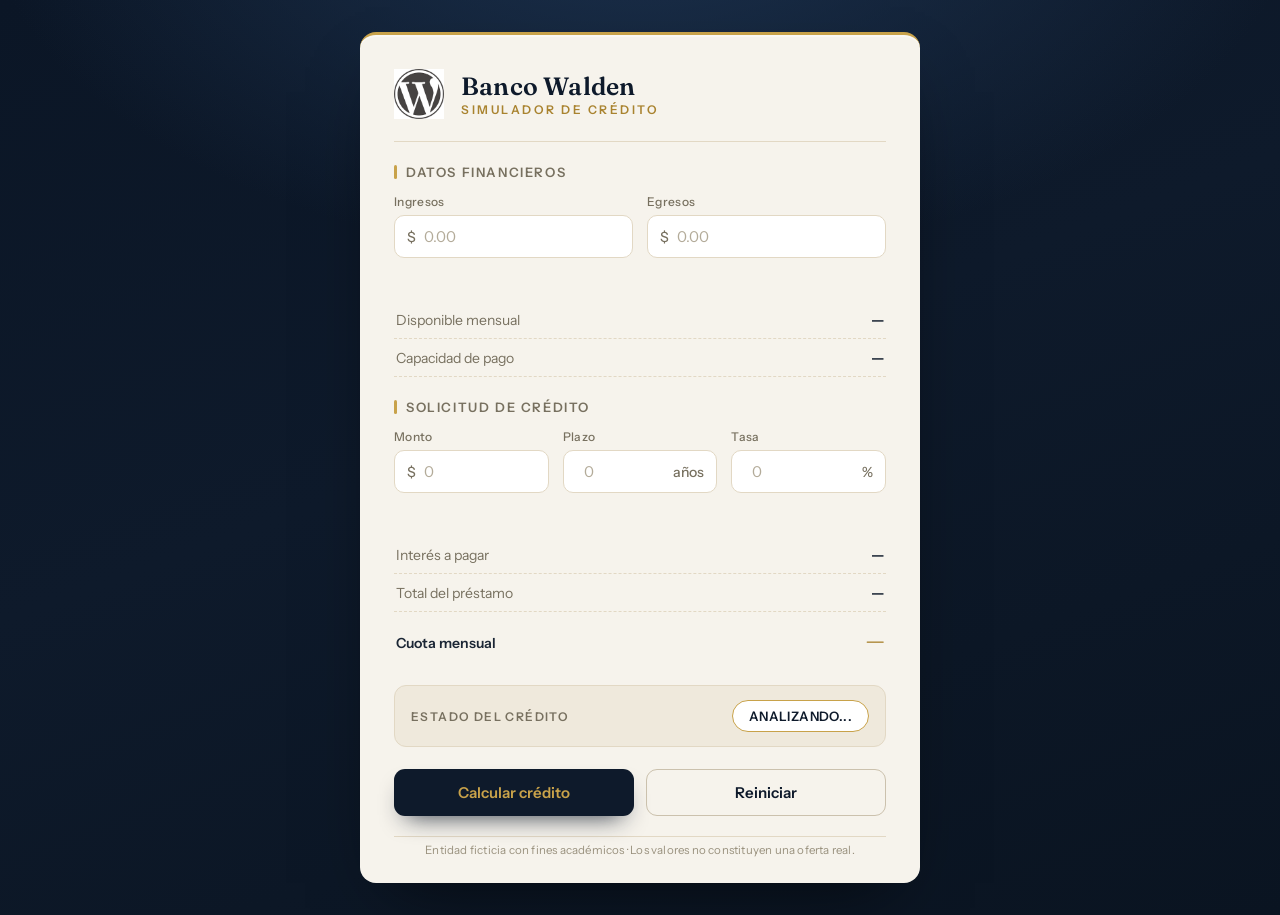
==== index.html @ 51be80f2 "renombrando simulador a index.html para publicar a la web" ====
<!DOCTYPE html>
<html lang="es">
<head>
    <meta charset="UTF-8">
    <meta name="viewport" content="width=device-width, initial-scale=1.0">
    <title>Banco Walden — Simulador de Crédito</title>
    <link rel="preconnect" href="https://fonts.googleapis.com">
    <link rel="preconnect" href="https://fonts.gstatic.com" crossorigin>
    <link href="https://fonts.googleapis.com/css2?family=Fraunces:opsz,wght@9..144,400;9..144,600;9..144,700&family=Instrument+Sans:wght@400;500;600&display=swap" rel="stylesheet">
    <link rel="stylesheet" href="simulador.css">
</head>
<body>
    <main class="card">
        <header class="brand">
            <span class="seal"><img src="images.png" alt="Logo Banco Walden" width="50"></span>
            <div class="brand__text">
                <p class="brand__name">Banco Walden</p>
                <p class="brand__tag">Simulador de crédito</p>
            </div>
        </header>
 
        <section class="block">
            <h2 class="block__title">Datos financieros</h2>
            <div class="grid grid--2">
                <div class="field">
                    <label for="txtIngresos">Ingresos</label>
                    <div class="input-wrap"><span class="affix">$</span><input type="text" id="txtIngresos" inputmode="decimal" placeholder="0.00" aria-describedby="errIngresos"></div>
                    <span class="error" id="errIngresos" aria-live="polite"></span>
                </div>
                <div class="field">
                    <label for="txtEgresos">Egresos</label>
                    <div class="input-wrap"><span class="affix">$</span><input type="text" id="txtEgresos" inputmode="decimal" placeholder="0.00" aria-describedby="errEgresos"></div>
                    <span class="error" id="errEgresos" aria-live="polite"></span>
                </div>
            </div>
            <dl class="statement">
                <div class="statement__row"><dt>Disponible mensual</dt><dd id="spnDisponible">—</dd></div>
                <div class="statement__row"><dt>Capacidad de pago</dt><dd id="spnCapacidadPago">—</dd></div>
            </dl>
        </section>
 
        <section class="block">
            <h2 class="block__title">Solicitud de crédito</h2>
            <div class="grid grid--3">
                <div class="field">
                    <label for="txtMonto">Monto</label>
                    <div class="input-wrap"><span class="affix">$</span><input type="text" id="txtMonto" inputmode="numeric" placeholder="0" aria-describedby="errMonto"></div>
                    <span class="error" id="errMonto" aria-live="polite"></span>
                </div>
                <div class="field">
                    <label for="txtPlazo">Plazo</label>
                    <div class="input-wrap"><input type="text" id="txtPlazo" inputmode="numeric" placeholder="0" aria-describedby="errPlazo"><span class="affix affix--end">años</span></div>
                    <span class="error" id="errPlazo" aria-live="polite"></span>
                </div>
                <div class="field">
                    <label for="txtTasaInteres">Tasa</label>
                    <div class="input-wrap"><input type="text" id="txtTasaInteres" inputmode="numeric" placeholder="0" aria-describedby="errTasa"><span class="affix affix--end">%</span></div>
                    <span class="error" id="errTasa" aria-live="polite"></span>
                </div>
            </div>
            <dl class="statement">
                <div class="statement__row"><dt>Interés a pagar</dt><dd id="spnInteresPagar">—</dd></div>
                <div class="statement__row"><dt>Total del préstamo</dt><dd id="spnTotalPrestamo">—</dd></div>
                <div class="statement__row statement__row--strong"><dt>Cuota mensual</dt><dd id="spnCuotaMensual">—</dd></div>
            </dl>
        </section>
 
        <section class="verdict">
            <span class="verdict__label">Estado del crédito</span>
            <span class="verdict__pill" id="spnEstadoCredito">ANALIZANDO...</span>
        </section>
 
        <div class="actions">
            <button id="btnCalcularCredito" class="btn btn--primary">Calcular crédito</button>
            <button id="btnReiniciar" class="btn btn--ghost">Reiniciar</button>
        </div>
 
        <footer class="foot">Entidad ficticia con fines académicos · Los valores no constituyen una oferta real.</footer>
    </main>
 
    <script src="funciones.js"></script>
    <script src="simulador.js"></script>
</body>
</html>
---- simulador.css ----
:root {
    --ink: #0e1a2b;
    --ink-soft: #17273c;
    --panel: #f6f3ec;
    --panel-2: #efe9dc;
    --line: #e2d8c4;
    --gold: #c8a24a;
    --gold-deep: #a9832f;
    --text: #1b2635;
    --muted-txt: #77705f;
    --positive: #2f6b4f;
    --negative: #9e3b32;
    --radius: 16px;
}

* { box-sizing: border-box; }

body {
    margin: 0;
    min-height: 100vh;
    display: flex;
    align-items: center;
    justify-content: center;
    padding: 32px 18px;
    font-family: "Instrument Sans", system-ui, -apple-system, sans-serif;
    color: var(--text);
    background:
        radial-gradient(1100px 620px at 50% -12%, #1d3350 0%, rgba(29,51,80,0) 60%),
        linear-gradient(160deg, #0b1626 0%, #0e1a2b 45%, #0a1421 100%);
    background-color: #0b1626;
}

.card {
    width: 100%;
    max-width: 560px;
    background: var(--panel);
    border-radius: var(--radius);
    padding: 34px 34px 26px;
    box-shadow: 0 30px 70px -30px rgba(0,0,0,.65), 0 2px 0 rgba(255,255,255,.4) inset;
    border-top: 3px solid var(--gold);
    animation: rise .6s cubic-bezier(.2,.7,.2,1) both;
}

@keyframes rise {
    from { opacity: 0; transform: translateY(14px); }
    to   { opacity: 1; transform: translateY(0); }
}

.brand {
    display: flex;
    align-items: center;
    gap: 15px;
    padding-bottom: 20px;
    margin-bottom: 22px;
    border-bottom: 1px solid var(--line);
}
.seal { width: 52px; height: 52px; flex: none; }
.seal svg { width: 100%; height: 100%; display: block; }
.brand__name {
    margin: 0;
    font-family: "Fraunces", Georgia, serif;
    font-weight: 600;
    font-size: 25px;
    letter-spacing: .2px;
    color: var(--ink);
    line-height: 1.05;
}
.brand__tag {
    margin: 3px 0 0;
    font-size: 12px;
    text-transform: uppercase;
    letter-spacing: 2.5px;
    color: var(--gold-deep);
    font-weight: 600;
}

.block { margin-bottom: 22px; }
.block__title {
    margin: 0 0 14px;
    font-size: 13px;
    font-weight: 600;
    text-transform: uppercase;
    letter-spacing: 1.6px;
    color: var(--muted-txt);
    padding-left: 12px;
    position: relative;
}
.block__title::before {
    content: "";
    position: absolute;
    left: 0; top: 1px; bottom: 1px;
    width: 3px;
    background: var(--gold);
    border-radius: 3px;
}

.grid { display: grid; gap: 14px; }
.grid--2 { grid-template-columns: 1fr 1fr; }
.grid--3 { grid-template-columns: 1fr 1fr 1fr; }

.field { display: flex; flex-direction: column; gap: 6px; }
.field label {
    font-size: 12px;
    font-weight: 500;
    color: var(--muted-txt);
    letter-spacing: .3px;
}
.input-wrap {
    display: flex;
    align-items: center;
    background: #fff;
    border: 1px solid var(--line);
    border-radius: 10px;
    padding: 0 12px;
    transition: border-color .15s ease, box-shadow .15s ease;
}
.input-wrap:focus-within {
    border-color: var(--gold);
    box-shadow: 0 0 0 3px rgba(200,162,74,.22);
}
.affix { color: var(--muted-txt); font-size: 14px; font-weight: 500; }
.affix--end { margin-left: 4px; }
.input-wrap input {
    flex: 1;
    width: 100%;
    border: none;
    outline: none;
    background: transparent;
    padding: 11px 8px;
    font: inherit;
    font-size: 15px;
    color: var(--text);
    min-width: 0;
}
.input-wrap input::placeholder { color: #b3ab99; }

.statement { margin: 16px 0 0; padding: 0; }
.statement__row {
    display: flex;
    justify-content: space-between;
    align-items: baseline;
    padding: 9px 2px;
    border-bottom: 1px dashed var(--line);
}
.statement__row dt { font-size: 14px; color: var(--muted-txt); }
.statement__row dd {
    margin: 0;
    font-size: 15px;
    font-weight: 600;
    color: var(--ink);
    font-variant-numeric: tabular-nums;
}
.statement__row--strong {
    border-bottom: none;
    margin-top: 2px;
    padding-top: 12px;
}
.statement__row--strong dt { color: var(--text); font-weight: 600; }
.statement__row--strong dd {
    font-family: "Fraunces", Georgia, serif;
    font-size: 22px;
    color: var(--gold-deep);
}

.verdict {
    display: flex;
    align-items: center;
    justify-content: space-between;
    gap: 12px;
    background: var(--panel-2);
    border: 1px solid var(--line);
    border-radius: 12px;
    padding: 14px 16px;
    margin: 22px 0;
}
.verdict__label {
    font-size: 12px;
    text-transform: uppercase;
    letter-spacing: 1.4px;
    color: var(--muted-txt);
    font-weight: 600;
}
.verdict__pill {
    font-size: 13px;
    font-weight: 600;
    letter-spacing: .4px;
    color: var(--ink);
    background: #fff;
    border: 1px solid var(--gold);
    border-radius: 999px;
    padding: 7px 16px;
    white-space: nowrap;
}

.actions { display: flex; gap: 12px; margin-bottom: 20px; }
.btn {
    flex: 1;
    padding: 13px 18px;
    border-radius: 11px;
    font: inherit;
    font-weight: 600;
    font-size: 15px;
    cursor: pointer;
    transition: transform .12s ease, background .18s ease, box-shadow .18s ease, color .18s ease;
    border: 1px solid transparent;
}
.btn:active { transform: translateY(1px); }
.btn--primary {
    background: var(--ink);
    color: var(--gold);
    box-shadow: 0 12px 24px -12px rgba(14,26,43,.9);
}
.btn--primary:hover { background: var(--ink-soft); box-shadow: 0 14px 26px -12px rgba(14,26,43,.95); }
.btn--ghost {
    background: transparent;
    color: var(--ink);
    border-color: #cbc1ad;
}
.btn--ghost:hover { border-color: var(--ink); background: rgba(14,26,43,.04); }
.btn:focus-visible { outline: 3px solid rgba(200,162,74,.5); outline-offset: 2px; }

.foot {
    text-align: center;
    font-size: 11.5px;
    color: #9a927f;
    letter-spacing: .2px;
    padding-top: 6px;
    border-top: 1px solid var(--line);
}

@media (max-width: 560px) {
    .card { padding: 26px 20px 22px; border-radius: 14px; }
    .grid--2, .grid--3 { grid-template-columns: 1fr; }
    .brand__name { font-size: 22px; }
    .verdict { flex-direction: column; align-items: flex-start; }
    .actions { flex-direction: column; }
}

@media (prefers-reduced-motion: reduce) {
    .card { animation: none; }
    .btn, .input-wrap { transition: none; }
}
/* Validaciones (Parte 3) */
.error {
    display: block;
    min-height: 16px;
    margin-top: 5px;
    font-size: 12px;
    font-weight: 500;
    color: var(--negative);
    letter-spacing: .2px;
    line-height: 1.3;
}
.input-wrap--error {
    border-color: var(--negative);
    box-shadow: 0 0 0 3px rgba(158,59,50,.15);
}
.input-wrap--error:focus-within {
    border-color: var(--negative);
    box-shadow: 0 0 0 3px rgba(158,59,50,.24);
}
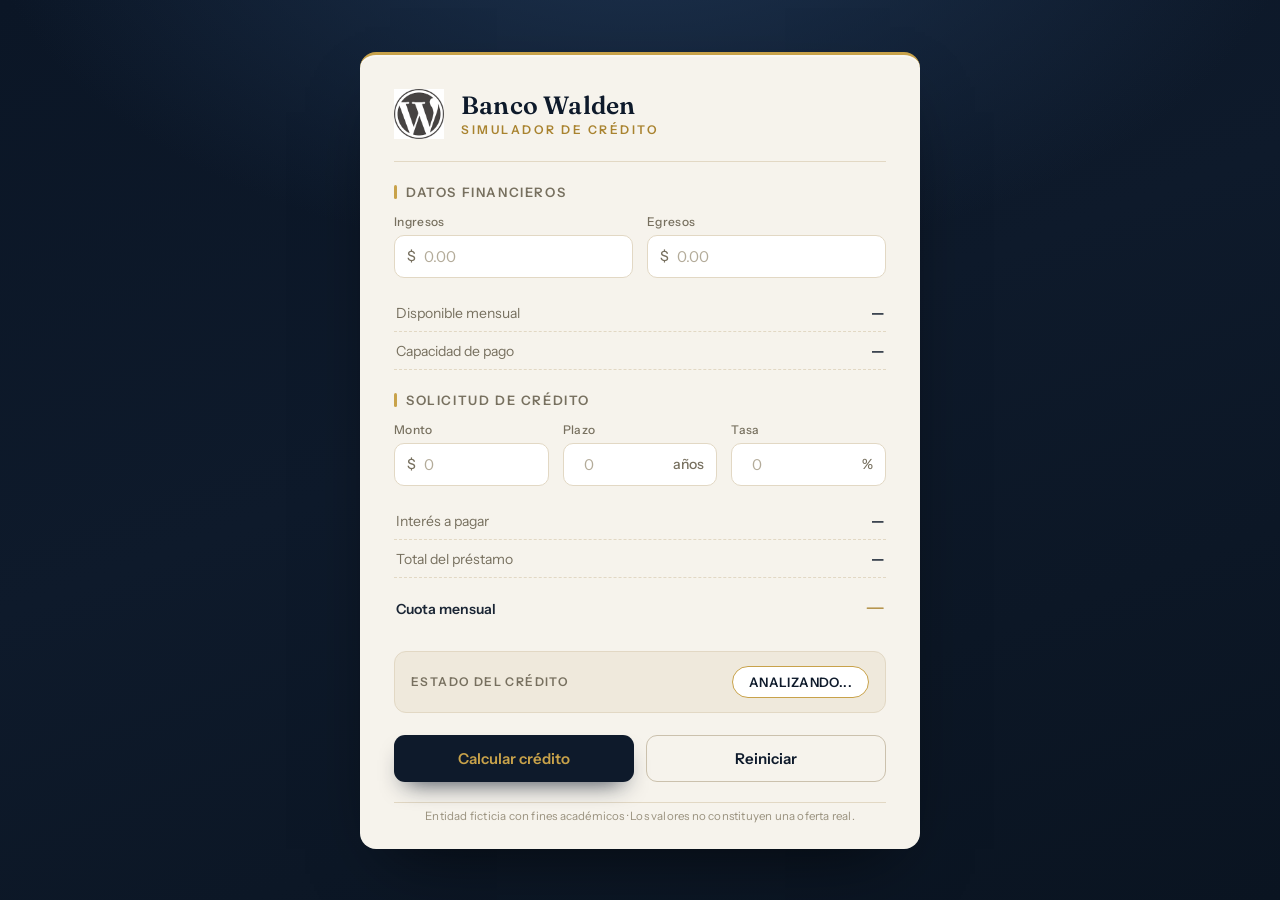
==== commit 64f0a10b: "Renombrando html" ====
--- a/index.html
+++ b/index.html
@@ -8,29 +8,28 @@
     <link rel="preconnect" href="https://fonts.gstatic.com" crossorigin>
     <link href="https://fonts.googleapis.com/css2?family=Fraunces:opsz,wght@9..144,400;9..144,600;9..144,700&family=Instrument+Sans:wght@400;500;600&display=swap" rel="stylesheet">
     <link rel="stylesheet" href="simulador.css">
+    
 </head>
 <body>
     <main class="card">
         <header class="brand">
-            <span class="seal"><img src="images.png" alt="Logo Banco Walden" width="50"></span>
+            <span class="seal"><img src="images.png" alt="Logo" width="50"></span>
             <div class="brand__text">
                 <p class="brand__name">Banco Walden</p>
                 <p class="brand__tag">Simulador de crédito</p>
             </div>
         </header>
- 
+
         <section class="block">
             <h2 class="block__title">Datos financieros</h2>
             <div class="grid grid--2">
                 <div class="field">
                     <label for="txtIngresos">Ingresos</label>
-                    <div class="input-wrap"><span class="affix">$</span><input type="text" id="txtIngresos" inputmode="decimal" placeholder="0.00" aria-describedby="errIngresos"></div>
-                    <span class="error" id="errIngresos" aria-live="polite"></span>
+                    <div class="input-wrap"><span class="affix">$</span><input type="text" id="txtIngresos" inputmode="decimal" placeholder="0.00"></div>
                 </div>
                 <div class="field">
                     <label for="txtEgresos">Egresos</label>
-                    <div class="input-wrap"><span class="affix">$</span><input type="text" id="txtEgresos" inputmode="decimal" placeholder="0.00" aria-describedby="errEgresos"></div>
-                    <span class="error" id="errEgresos" aria-live="polite"></span>
+                    <div class="input-wrap"><span class="affix">$</span><input type="text" id="txtEgresos" inputmode="decimal" placeholder="0.00"></div>
                 </div>
             </div>
             <dl class="statement">
@@ -38,24 +37,21 @@
                 <div class="statement__row"><dt>Capacidad de pago</dt><dd id="spnCapacidadPago">—</dd></div>
             </dl>
         </section>
- 
+
         <section class="block">
             <h2 class="block__title">Solicitud de crédito</h2>
             <div class="grid grid--3">
                 <div class="field">
                     <label for="txtMonto">Monto</label>
-                    <div class="input-wrap"><span class="affix">$</span><input type="text" id="txtMonto" inputmode="numeric" placeholder="0" aria-describedby="errMonto"></div>
-                    <span class="error" id="errMonto" aria-live="polite"></span>
+                    <div class="input-wrap"><span class="affix">$</span><input type="text" id="txtMonto" inputmode="numeric" placeholder="0"></div>
                 </div>
                 <div class="field">
                     <label for="txtPlazo">Plazo</label>
-                    <div class="input-wrap"><input type="text" id="txtPlazo" inputmode="numeric" placeholder="0" aria-describedby="errPlazo"><span class="affix affix--end">años</span></div>
-                    <span class="error" id="errPlazo" aria-live="polite"></span>
+                    <div class="input-wrap"><input type="text" id="txtPlazo" inputmode="numeric" placeholder="0"><span class="affix affix--end">años</span></div>
                 </div>
                 <div class="field">
                     <label for="txtTasaInteres">Tasa</label>
-                    <div class="input-wrap"><input type="text" id="txtTasaInteres" inputmode="numeric" placeholder="0" aria-describedby="errTasa"><span class="affix affix--end">%</span></div>
-                    <span class="error" id="errTasa" aria-live="polite"></span>
+                    <div class="input-wrap"><input type="text" id="txtTasaInteres" inputmode="numeric" placeholder="0"><span class="affix affix--end">%</span></div>
                 </div>
             </div>
             <dl class="statement">
@@ -64,20 +60,20 @@
                 <div class="statement__row statement__row--strong"><dt>Cuota mensual</dt><dd id="spnCuotaMensual">—</dd></div>
             </dl>
         </section>
- 
+
         <section class="verdict">
             <span class="verdict__label">Estado del crédito</span>
             <span class="verdict__pill" id="spnEstadoCredito">ANALIZANDO...</span>
         </section>
- 
+
         <div class="actions">
             <button id="btnCalcularCredito" class="btn btn--primary">Calcular crédito</button>
             <button id="btnReiniciar" class="btn btn--ghost">Reiniciar</button>
         </div>
- 
+
         <footer class="foot">Entidad ficticia con fines académicos · Los valores no constituyen una oferta real.</footer>
     </main>
- 
+
     <script src="funciones.js"></script>
     <script src="simulador.js"></script>
 </body>
